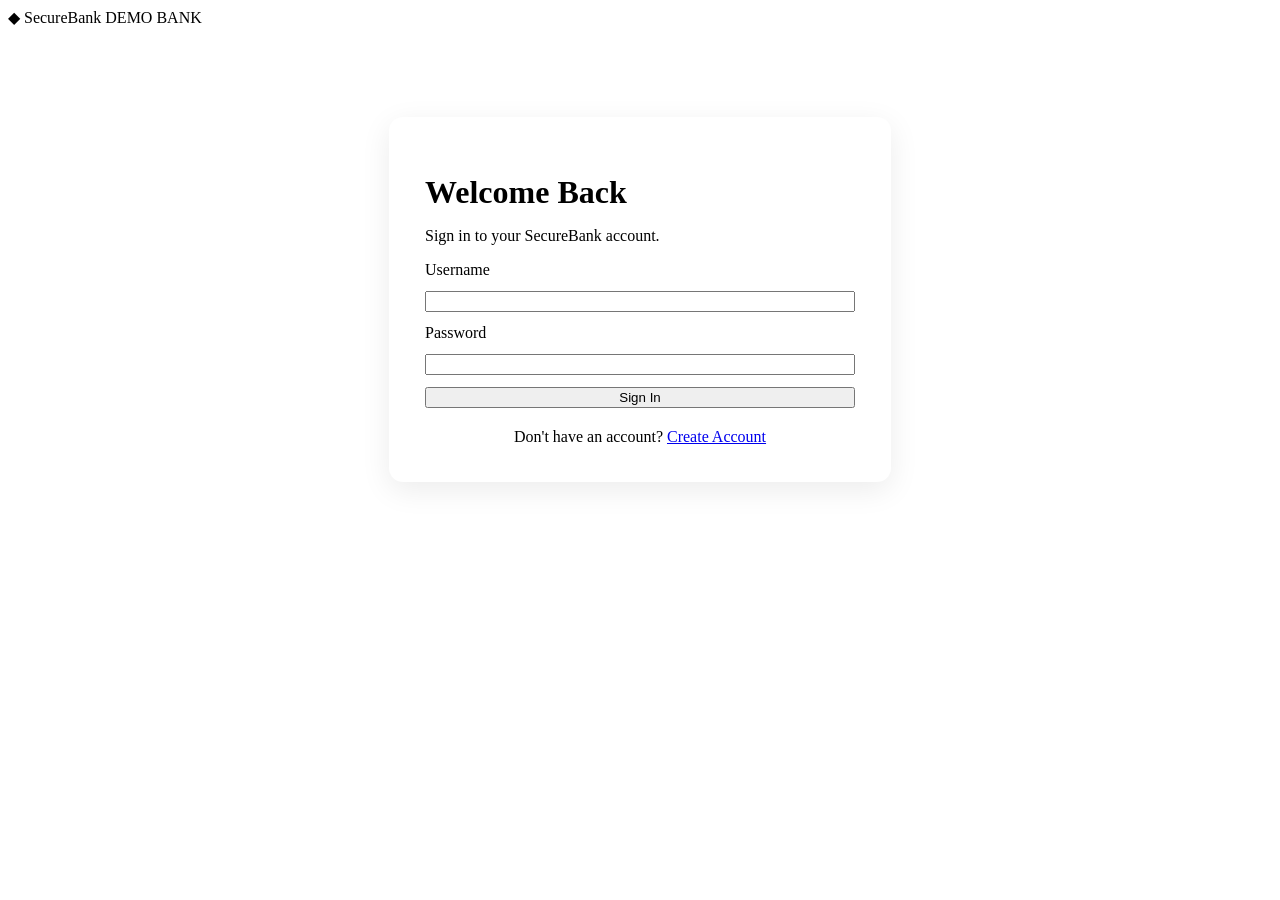
==== frontend/login.html @ f30c18c0 "feat: implement authenticated banking transfers with ECDSA and PostgreSQL" ====
<!DOCTYPE html>
<html lang="en">
<head>
    <meta charset="UTF-8">
    <meta name="viewport" content="width=device-width, initial-scale=1.0">
    <title>SecureBank | Login</title>
    <link rel="stylesheet" href="/style.css">
    <style>
        .auth-container {
            max-width: 430px;
            margin: 90px auto;
            padding: 36px;
            background: #fff;
            border-radius: 14px;
            box-shadow: 0 8px 30px rgba(0, 0, 0, .08);
        }

        .auth-container h1 {
            margin-bottom: 12px;
        }

        .auth-container form {
            display: flex;
            flex-direction: column;
            gap: 12px;
        }

        .auth-container input {
            width: 100%;
            box-sizing: border-box;
        }

        .auth-footer {
            margin-top: 20px;
            text-align: center;
        }

        .auth-error {
            color: #b42318;
            margin-top: 14px;
        }
    </style>
</head>
<body>
    <header class="navbar">
        <div class="brand">
            <span class="brand-icon">◆</span>
            SecureBank
            <span class="lab-badge">DEMO BANK</span>
        </div>
    </header>

    <main class="auth-container">
        <h1>Welcome Back</h1>
        <p>Sign in to your SecureBank account.</p>

        <form id="loginForm">
            <label for="username">Username</label>
            <input
                id="username"
                name="username"
                type="text"
                autocomplete="username"
                required
            >

            <label for="password">Password</label>
            <input
                id="password"
                name="password"
                type="password"
                autocomplete="current-password"
                required
            >

            <button type="submit" id="loginButton">
                Sign In
            </button>
        </form>

        <p id="loginMessage" class="auth-error" role="alert"></p>

        <div class="auth-footer">
            Don't have an account?
            <a href="/register">Create Account</a>
        </div>
    </main>

    <script>
        const form = document.getElementById("loginForm");
        const button = document.getElementById("loginButton");
        const message = document.getElementById("loginMessage");

        form.addEventListener("submit", async (event) => {
            event.preventDefault();

            button.disabled = true;
            message.textContent = "";

            try {
                const response = await fetch("/api/login", {
                    method: "POST",
                    headers: {
                        "Content-Type": "application/json"
                    },
                    credentials: "same-origin",
                    body: JSON.stringify({
                        username: document.getElementById("username").value,
                        password: document.getElementById("password").value
                    })
                });

                const data = await response.json();

                if (!response.ok) {
                    throw new Error(data.error || "Login failed");
                }

                window.location.href = "/";

            } catch (error) {
                message.textContent = error.message;
            } finally {
                button.disabled = false;
            }
        });
    </script>
</body>
</html>
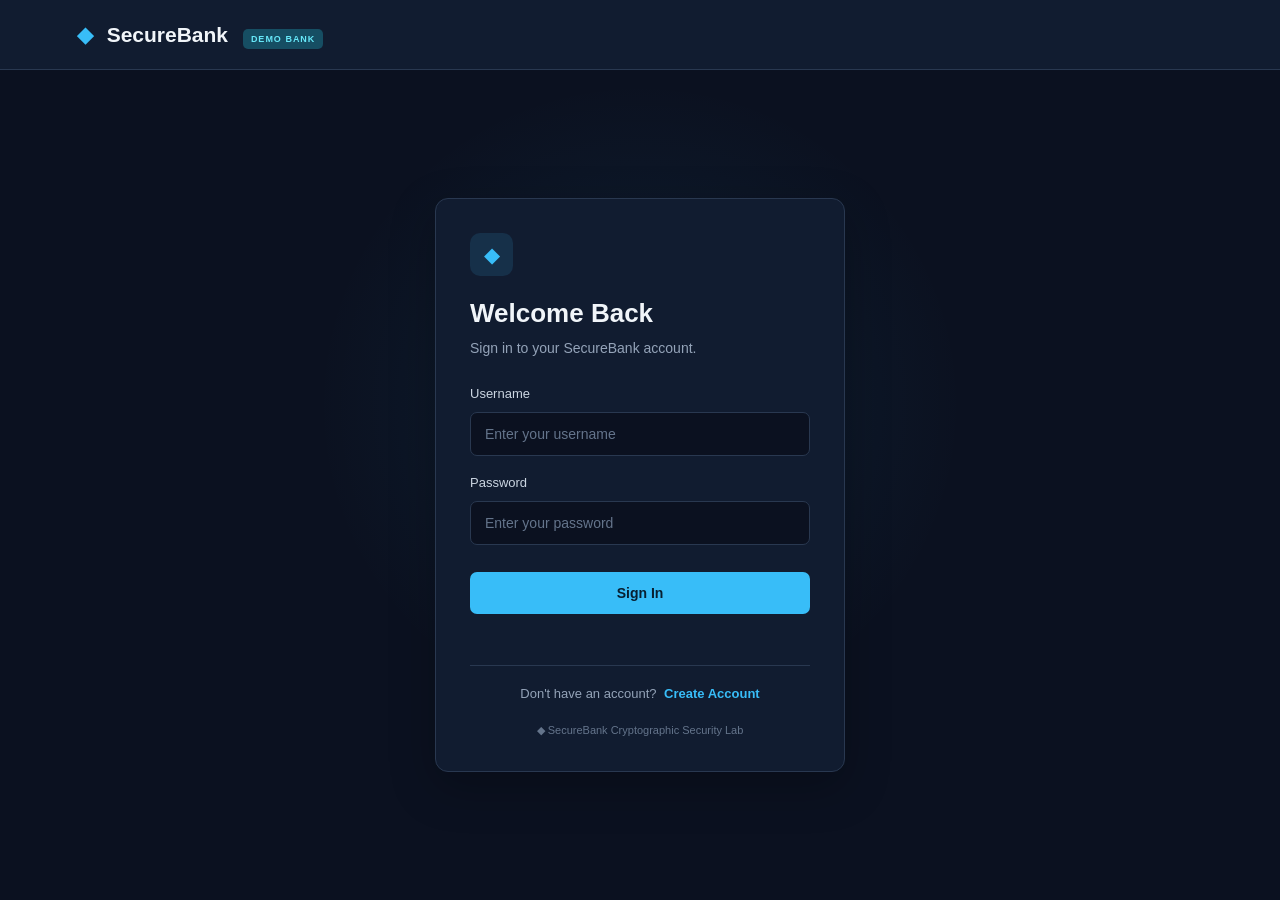
==== commit bcf768bc: "modifed the login page s design" ====
--- a/frontend/login.html
+++ b/frontend/login.html
@@ -5,44 +5,211 @@
     <meta charset="UTF-8">
     <meta name="viewport" content="width=device-width, initial-scale=1.0">
     <title>SecureBank | Login</title>
-    <link rel="stylesheet" href="/style.css">
+
     <style>
+        * {
+            box-sizing: border-box;
+        }
+
+        body {
+            margin: 0;
+            min-height: 100vh;
+            font-family: Arial, Helvetica, sans-serif;
+            background:
+                radial-gradient(circle at 50% 45%,
+                    rgba(56, 189, 248, 0.09),
+                    transparent 40%),
+                #0b1120;
+            color: #f1f5f9;
+        }
+
+        /* NAVBAR */
+
+        .navbar {
+            height: 70px;
+            display: flex;
+            align-items: center;
+            padding: 0 6%;
+            background: #111c30;
+            border-bottom: 1px solid #293850;
+        }
+
+        .brand {
+            font-size: 21px;
+            font-weight: bold;
+        }
+
+        .brand-icon {
+            color: #38bdf8;
+            margin-right: 8px;
+        }
+
+        .lab-badge {
+            font-size: 9px;
+            background: #164e63;
+            color: #67e8f9;
+            padding: 5px 8px;
+            border-radius: 5px;
+            margin-left: 9px;
+            letter-spacing: 1px;
+        }
+
+        /* LOGIN CONTAINER */
+
+        .auth-wrapper {
+            min-height: calc(100vh - 70px);
+            display: flex;
+            justify-content: center;
+            align-items: center;
+            padding: 35px 20px;
+        }
+
         .auth-container {
-            max-width: 430px;
-            margin: 90px auto;
-            padding: 36px;
-            background: #fff;
-            border-radius: 14px;
-            box-shadow: 0 8px 30px rgba(0, 0, 0, .08);
+            width: 100%;
+            max-width: 410px;
+            padding: 34px;
+            background: #111c30;
+            border: 1px solid #293850;
+            border-radius: 13px;
+            box-shadow: 0 15px 45px rgba(0, 0, 0, 0.25);
+        }
+
+        .auth-icon {
+            width: 43px;
+            height: 43px;
+            display: flex;
+            align-items: center;
+            justify-content: center;
+            background: rgba(56, 189, 248, 0.12);
+            color: #38bdf8;
+            border-radius: 10px;
+            font-size: 21px;
+            margin-bottom: 22px;
         }
 
         .auth-container h1 {
-            margin-bottom: 12px;
-        }
+            color: #f1f5f9;
+            font-size: 26px;
+            margin: 0 0 9px;
+        }
+
+        .auth-description {
+            color: #94a3b8;
+            font-size: 14px;
+            margin: 0 0 27px;
+            line-height: 1.5;
+        }
+
+        /* FORM */
 
         .auth-container form {
             display: flex;
             flex-direction: column;
-            gap: 12px;
+            gap: 11px;
+            margin: 0;
+        }
+
+        .auth-container label {
+            color: #cbd5e1;
+            font-size: 13px;
+            font-weight: 500;
         }
 
         .auth-container input {
             width: 100%;
-            box-sizing: border-box;
+            padding: 13px 14px;
+            background: #0b1120;
+            border: 1px solid #293850;
+            border-radius: 7px;
+            color: #f1f5f9;
+            font-size: 14px;
+            margin-bottom: 8px;
+        }
+
+        .auth-container input::placeholder {
+            color: #64748b;
+        }
+
+        .auth-container input:focus {
+            outline: none;
+            border-color: #38bdf8;
+            box-shadow: 0 0 0 2px rgba(56, 189, 248, 0.12);
+        }
+
+        .auth-container button {
+            width: 100%;
+            padding: 13px;
+            margin-top: 8px;
+            background: #38bdf8;
+            color: #082032;
+            border: none;
+            border-radius: 7px;
+            font-size: 14px;
+            font-weight: bold;
+            cursor: pointer;
+            transition: background 0.2s;
+        }
+
+        .auth-container button:hover {
+            background: #7dd3fc;
+            opacity: 1;
+        }
+
+        .auth-container button:disabled {
+            opacity: 0.5;
+            cursor: not-allowed;
+        }
+
+        /* MESSAGES AND FOOTER */
+
+        .auth-error {
+            color: #f87171;
+            font-size: 13px;
+            min-height: 16px;
+            margin: 12px 0 0;
         }
 
         .auth-footer {
-            margin-top: 20px;
             text-align: center;
-        }
-
-        .auth-error {
-            color: #b42318;
-            margin-top: 14px;
+            border-top: 1px solid #293850;
+            margin-top: 23px;
+            padding-top: 20px;
+            color: #94a3b8;
+            font-size: 13px;
+        }
+
+        .auth-footer a {
+            color: #38bdf8;
+            text-decoration: none;
+            font-weight: bold;
+            margin-left: 4px;
+        }
+
+        .auth-footer a:hover {
+            text-decoration: underline;
+        }
+
+        .auth-bottom {
+            text-align: center;
+            margin-top: 23px;
+            color: #64748b;
+            font-size: 11px;
+        }
+
+        @media (max-width: 480px) {
+            .auth-container {
+                padding: 27px 22px;
+            }
+
+            .navbar {
+                padding: 0 20px;
+            }
         }
     </style>
 </head>
+
 <body>
+
     <header class="navbar">
         <div class="brand">
             <span class="brand-icon">◆</span>
@@ -51,40 +218,59 @@
         </div>
     </header>
 
-    <main class="auth-container">
-        <h1>Welcome Back</h1>
-        <p>Sign in to your SecureBank account.</p>
-
-        <form id="loginForm">
-            <label for="username">Username</label>
-            <input
-                id="username"
-                name="username"
-                type="text"
-                autocomplete="username"
-                required
-            >
-
-            <label for="password">Password</label>
-            <input
-                id="password"
-                name="password"
-                type="password"
-                autocomplete="current-password"
-                required
-            >
-
-            <button type="submit" id="loginButton">
-                Sign In
-            </button>
-        </form>
-
-        <p id="loginMessage" class="auth-error" role="alert"></p>
-
-        <div class="auth-footer">
-            Don't have an account?
-            <a href="/register">Create Account</a>
-        </div>
+    <main class="auth-wrapper">
+
+        <section class="auth-container">
+
+            <div class="auth-icon">◆</div>
+
+            <h1>Welcome Back</h1>
+
+            <p class="auth-description">
+                Sign in to your SecureBank account.
+            </p>
+
+            <form id="loginForm">
+
+                <label for="username">Username</label>
+                <input
+                    id="username"
+                    name="username"
+                    type="text"
+                    placeholder="Enter your username"
+                    autocomplete="username"
+                    required
+                >
+
+                <label for="password">Password</label>
+                <input
+                    id="password"
+                    name="password"
+                    type="password"
+                    placeholder="Enter your password"
+                    autocomplete="current-password"
+                    required
+                >
+
+                <button type="submit" id="loginButton">
+                    Sign In
+                </button>
+
+            </form>
+
+            <p id="loginMessage" class="auth-error" role="alert"></p>
+
+            <div class="auth-footer">
+                Don't have an account?
+                <a href="/register">Create Account</a>
+            </div>
+
+            <div class="auth-bottom">
+                ◆ SecureBank Cryptographic Security Lab
+            </div>
+
+        </section>
+
     </main>
 
     <script>
@@ -126,5 +312,6 @@
             }
         });
     </script>
+
 </body>
 </html>
